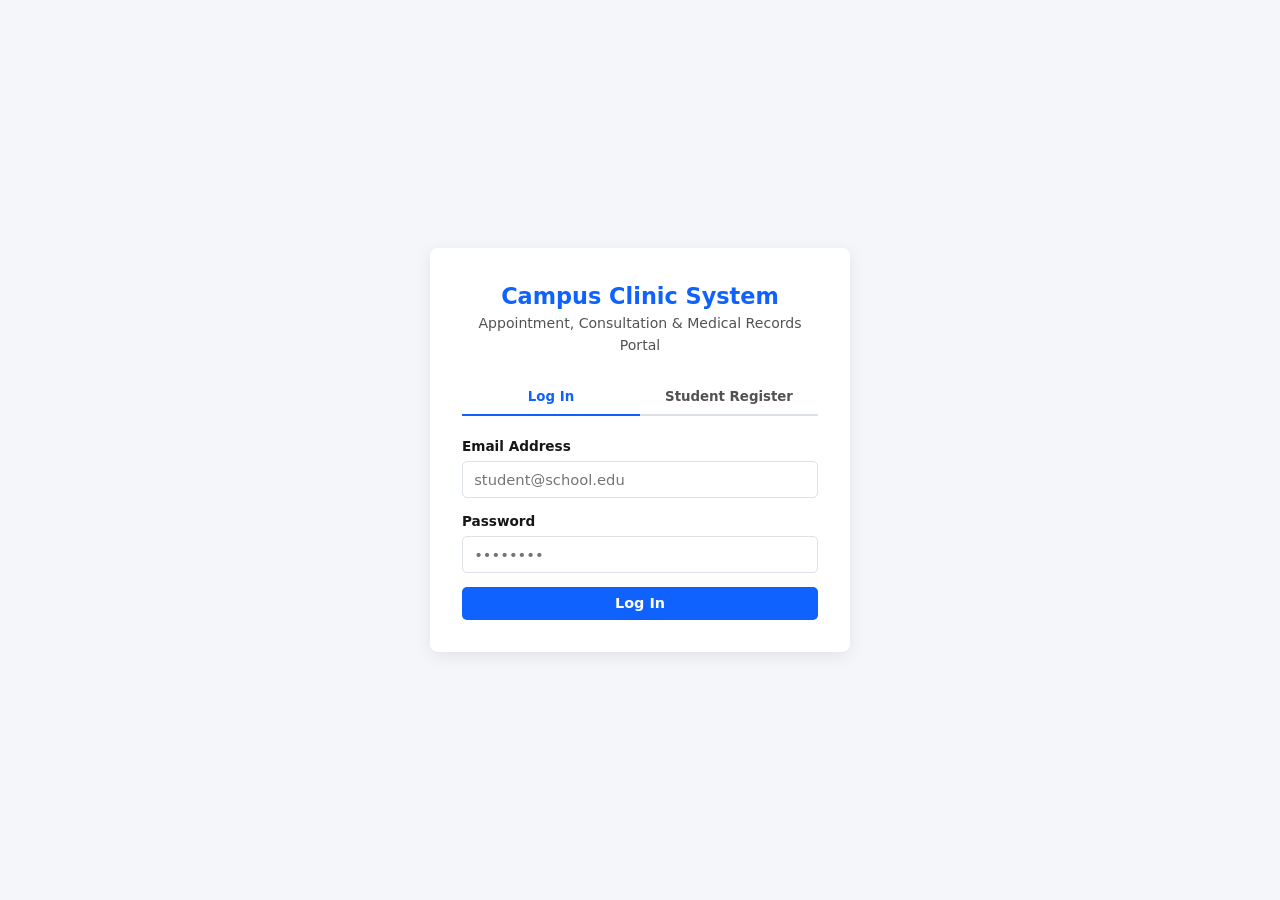
==== frontend/index.html @ eb0ecae6 "frontend ui ay" ====
<!DOCTYPE html>
<html lang="en">
<head>
    <meta charset="UTF-8" />
    <meta name="viewport" content="width=device-width, initial-scale=1.0" />
    <title>Campus Clinic System — Sign In</title>
    <link rel="stylesheet" href="css/styles.css" />
</head>
<body class="auth-body">
    <main class="auth-container">
        <div class="auth-header">
            <h1>Campus Clinic System</h1>
            <p>Appointment, Consultation & Medical Records Portal</p>
        </div>

        <div class="tabs">
            <button id="tab-login" class="tab-btn active" type="button">Log In</button>
            <button id="tab-register" class="tab-btn" type="button">Student Register</button>
        </div>

        <div id="auth-alert" class="alert hidden"></div>

        <!-- Login Form -->
        <form id="login-form" class="card-form">
            <div class="form-group">
                <label for="login-email">Email Address</label>
                <input id="login-email" type="email" required placeholder="student@school.edu" />
            </div>
            <div class="form-group">
                <label for="login-password">Password</label>
                <input id="login-password" type="password" required placeholder="••••••••" />
            </div>
            <button type="submit" class="btn btn-primary full-width">Log In</button>
        </form>

        <!-- Student Registration Form -->
        <form id="register-form" class="card-form hidden">
            <div class="form-group">
                <label for="reg-name">Full Name</label>
                <input id="reg-name" type="text" required placeholder="Juan Dela Cruz" />
            </div>
            <div class="form-group">
                <label for="reg-student-num">Student Number</label>
                <input id="reg-student-num" type="text" required placeholder="2023-00123" />
            </div>
            <div class="form-group">
                <label for="reg-email">Email Address</label>
                <input id="reg-email" type="email" required placeholder="juan@school.edu" />
            </div>
            <div class="form-group">
                <label for="reg-password">Password (min 8 characters)</label>
                <input id="reg-password" type="password" minlength="8" required placeholder="••••••••" />
            </div>
            <button type="submit" class="btn btn-primary full-width">Create Student Account</button>
        </form>
    </main>

    <script type="module" src="js/auth.js"></script>
</body>
</html>
---- frontend/css/styles.css ----
:root {
    --primary: #0f62fe;
    --primary-hover: #0353e9;
    --bg: #f4f6f9;
    --surface: #ffffff;
    --text: #161616;
    --muted: #525252;
    --border: #dce1e7;
    --danger: #da1e28;
    --success: #198038;
    --warning: #b28600;
}

* {
    box-sizing: border-box;
    margin: 0;
    padding: 0;
    font-family: system-ui, -apple-system, sans-serif;
}

body {
    background: var(--bg);
    color: var(--text);
    line-height: 1.5;
}

.hidden {
    display: none !important;
}

.mt-1 {
    margin-top: 1.25rem;
}

.mb-1 {
    margin-bottom: 1rem;
}

.full-width {
    width: 100%;
}

.muted {
    color: var(--muted);
    font-size: 0.9rem;
}

/* Auth Page */
.auth-body {
    display: flex;
    align-items: center;
    justify-content: center;
    min-height: 100vh;
    padding: 1rem;
}

.auth-container {
    background: var(--surface);
    width: 100%;
    max-width: 420px;
    padding: 2rem;
    border-radius: 8px;
    box-shadow: 0 4px 16px rgba(0,0,0,0.08);
}

.auth-header {
    text-align: center;
    margin-bottom: 1.5rem;
}

    .auth-header h1 {
        font-size: 1.4rem;
        color: var(--primary);
    }

    .auth-header p {
        font-size: 0.88rem;
        color: var(--muted);
    }

.tabs {
    display: flex;
    border-bottom: 2px solid var(--border);
    margin-bottom: 1.25rem;
}

.tab-btn {
    flex: 1;
    padding: 0.6rem;
    border: none;
    background: none;
    font-weight: 600;
    cursor: pointer;
    color: var(--muted);
}

    .tab-btn.active {
        color: var(--primary);
        border-bottom: 2px solid var(--primary);
        margin-bottom: -2px;
    }

/* Navigation & Layout */
.topbar {
    background: var(--surface);
    border-bottom: 1px solid var(--border);
    padding: 0.75rem 1.5rem;
    display: flex;
    align-items: center;
    justify-content: space-between;
    flex-wrap: wrap;
    gap: 1rem;
}

.nav-links {
    display: flex;
    gap: 0.5rem;
    flex-wrap: wrap;
}

.nav-btn {
    background: none;
    border: none;
    padding: 0.45rem 0.85rem;
    border-radius: 5px;
    cursor: pointer;
    font-weight: 600;
    color: var(--muted);
}

    .nav-btn.active, .nav-btn:hover {
        background: #e8f1ff;
        color: var(--primary);
    }

.user-meta {
    display: flex;
    align-items: center;
    gap: 0.6rem;
    font-size: 0.9rem;
}

.container {
    max-width: 1280px;
    margin: 1.5rem auto;
    padding: 0 1rem;
}

.grid-2 {
    display: grid;
    grid-template-columns: repeat(auto-fit, minmax(460px, 1fr));
    gap: 1.25rem;
}

.card {
    background: var(--surface);
    border: 1px solid var(--border);
    border-radius: 8px;
    padding: 1.25rem;
}

    .card h2 {
        font-size: 1.15rem;
        margin-bottom: 1rem;
        border-bottom: 1px solid var(--border);
        padding-bottom: 0.5rem;
    }

.divider {
    border: none;
    border-top: 1px solid var(--border);
    margin: 1.25rem 0;
}

/* Forms & Buttons */
.form-group {
    margin-bottom: 0.85rem;
}

    .form-group label {
        display: block;
        font-size: 0.85rem;
        font-weight: 600;
        margin-bottom: 0.3rem;
    }

input, select, textarea {
    width: 100%;
    padding: 0.55rem 0.7rem;
    border: 1px solid var(--border);
    border-radius: 5px;
    font-size: 0.92rem;
}

    input:focus, select:focus, textarea:focus {
        outline: 2px solid #a6c8ff;
        border-color: var(--primary);
    }

.inline-form {
    display: flex;
    gap: 0.5rem;
}

.btn {
    padding: 0.55rem 1rem;
    border: none;
    border-radius: 5px;
    font-weight: 600;
    cursor: pointer;
    font-size: 0.9rem;
}

    .btn:disabled {
        opacity: 0.6;
        cursor: not-allowed;
    }

.btn-primary {
    background: var(--primary);
    color: #fff;
}

    .btn-primary:hover {
        background: var(--primary-hover);
    }

.btn-outline {
    background: transparent;
    border: 1px solid var(--border);
    color: var(--text);
}

.btn-danger {
    background: var(--danger);
    color: #fff;
}

.btn-success {
    background: var(--success);
    color: #fff;
}

.btn-sm {
    padding: 0.3rem 0.6rem;
    font-size: 0.8rem;
}

/* Tables & Badges */
.table-wrap {
    overflow-x: auto;
}

table {
    width: 100%;
    border-collapse: collapse;
    font-size: 0.88rem;
}

th, td {
    text-align: left;
    padding: 0.6rem;
    border-bottom: 1px solid var(--border);
    vertical-align: top;
}

th {
    background: #f8fafc;
    font-weight: 600;
    color: var(--muted);
}

.badge {
    display: inline-block;
    padding: 0.2rem 0.55rem;
    border-radius: 12px;
    font-size: 0.78rem;
    font-weight: 600;
}

.role-badge {
    background: #e8f1ff;
    color: var(--primary);
}

.status-Booked, .status-Pending {
    background: #fff3cd;
    color: #856404;
}

.status-Confirmed, .status-Active {
    background: #d1e7dd;
    color: #0f5132;
}

.status-Completed {
    background: #cfe2ff;
    color: #084298;
}

.status-Cancelled, .status-Inactive {
    background: #f8d7da;
    color: #842029;
}

/* Alerts */
.alert {
    padding: 0.75rem 1rem;
    border-radius: 6px;
    margin-bottom: 1rem;
    font-weight: 500;
    font-size: 0.92rem;
}

.alert-error {
    background: #fde8e8;
    color: var(--danger);
    border: 1px solid #f8b4b4;
}

.alert-success {
    background: #def7ec;
    color: var(--success);
    border: 1px solid #84e1bc;
}

.loading {
    background: #e8f1ff;
    color: var(--primary);
    padding: 0.5rem 1rem;
    border-radius: 6px;
    margin-bottom: 1rem;
    font-weight: 600;
}

.report-box {
    background: #f8fafc;
    padding: 1rem;
    border-radius: 6px;
    border: 1px solid var(--border);
    font-size: 0.9rem;
}
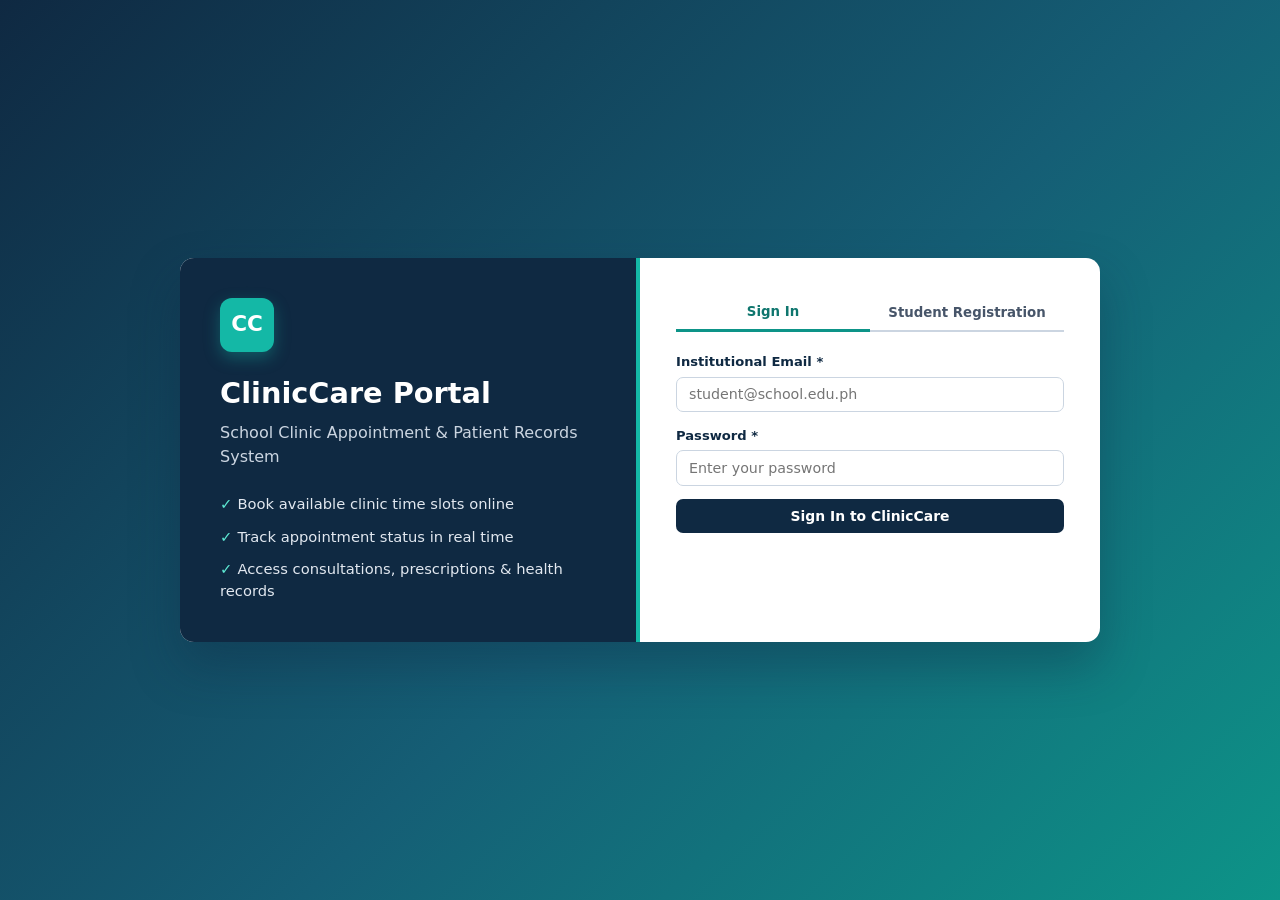
==== commit 9fc1c10b: "frontend code change much better ui and organized roles" ====
--- a/frontend/index.html
+++ b/frontend/index.html
@@ -1,60 +1,66 @@
-<!DOCTYPE html>
+﻿<!DOCTYPE html>
 <html lang="en">
 <head>
-    <meta charset="UTF-8" />
-    <meta name="viewport" content="width=device-width, initial-scale=1.0" />
-    <title>Campus Clinic System — Sign In</title>
-    <link rel="stylesheet" href="css/styles.css" />
+  <meta charset="UTF-8" />
+  <meta name="viewport" content="width=device-width, initial-scale=1.0" />
+  <title>ClinicCare — School Clinic Portal</title>
+  <link rel="stylesheet" href="css/styles.css" />
 </head>
 <body class="auth-body">
-    <main class="auth-container">
-        <div class="auth-header">
-            <h1>Campus Clinic System</h1>
-            <p>Appointment, Consultation & Medical Records Portal</p>
+  <div class="auth-shell">
+    <div class="auth-banner">
+      <div class="crest-badge">CC</div>
+      <h1>ClinicCare Portal</h1>
+      <p>School Clinic Appointment &amp; Patient Records System</p>
+      <ul class="feature-bullets">
+        <li>Book available clinic time slots online</li>
+        <li>Track appointment status in real time</li>
+        <li>Access consultations, prescriptions &amp; health records</li>
+      </ul>
+    </div>
+
+    <div class="auth-card">
+      <div class="tabs">
+        <button id="tab-login" class="tab-btn active" type="button">Sign In</button>
+        <button id="tab-register" class="tab-btn" type="button">Student Registration</button>
+      </div>
+
+      <div id="auth-alert" class="alert hidden"></div>
+
+      <form id="login-form">
+        <div class="form-group">
+          <label for="login-email">Institutional Email *</label>
+          <input id="login-email" type="email" required placeholder="student@school.edu.ph" />
         </div>
+        <div class="form-group">
+          <label for="login-password">Password *</label>
+          <input id="login-password" type="password" required placeholder="Enter your password" />
+        </div>
+        <button id="login-btn" type="submit" class="btn btn-primary full-width">Sign In to ClinicCare</button>
+      </form>
 
-        <div class="tabs">
-            <button id="tab-login" class="tab-btn active" type="button">Log In</button>
-            <button id="tab-register" class="tab-btn" type="button">Student Register</button>
+      <form id="register-form" class="hidden">
+        <div class="form-group">
+          <label for="reg-name">Full Name *</label>
+          <input id="reg-name" type="text" required placeholder="Juan Dela Cruz" />
         </div>
-
-        <div id="auth-alert" class="alert hidden"></div>
-
-        <!-- Login Form -->
-        <form id="login-form" class="card-form">
-            <div class="form-group">
-                <label for="login-email">Email Address</label>
-                <input id="login-email" type="email" required placeholder="student@school.edu" />
-            </div>
-            <div class="form-group">
-                <label for="login-password">Password</label>
-                <input id="login-password" type="password" required placeholder="••••••••" />
-            </div>
-            <button type="submit" class="btn btn-primary full-width">Log In</button>
-        </form>
-
-        <!-- Student Registration Form -->
-        <form id="register-form" class="card-form hidden">
-            <div class="form-group">
-                <label for="reg-name">Full Name</label>
-                <input id="reg-name" type="text" required placeholder="Juan Dela Cruz" />
-            </div>
-            <div class="form-group">
-                <label for="reg-student-num">Student Number</label>
-                <input id="reg-student-num" type="text" required placeholder="2023-00123" />
-            </div>
-            <div class="form-group">
-                <label for="reg-email">Email Address</label>
-                <input id="reg-email" type="email" required placeholder="juan@school.edu" />
-            </div>
-            <div class="form-group">
-                <label for="reg-password">Password (min 8 characters)</label>
-                <input id="reg-password" type="password" minlength="8" required placeholder="••••••••" />
-            </div>
-            <button type="submit" class="btn btn-primary full-width">Create Student Account</button>
-        </form>
-    </main>
-
-    <script type="module" src="js/auth.js"></script>
+        <div class="form-group">
+          <label for="reg-student-number">Student Number *</label>
+          <input id="reg-student-number" type="text" required placeholder="2026-00123" />
+        </div>
+        <div class="form-group">
+          <label for="reg-email">Institutional Email *</label>
+          <input id="reg-email" type="email" required placeholder="juan.delacruz@school.edu.ph" />
+        </div>
+        <div class="form-group">
+          <label for="reg-password">Password (min 8 characters) *</label>
+          <input id="reg-password" type="password" minlength="8" required placeholder="Create a strong password" />
+        </div>
+        <p class="muted mb-1">Public registration creates a Student account with a linked Patient profile.</p>
+        <button id="register-btn" type="submit" class="btn btn-primary full-width">Create Student Account</button>
+      </form>
+    </div>
+  </div>
+  <script type="module" src="js/auth.js"></script>
 </body>
-</html>+</html>
--- a/frontend/css/styles.css
+++ b/frontend/css/styles.css
@@ -1,342 +1,146 @@
-:root {
-    --primary: #0f62fe;
-    --primary-hover: #0353e9;
-    --bg: #f4f6f9;
-    --surface: #ffffff;
-    --text: #161616;
-    --muted: #525252;
-    --border: #dce1e7;
-    --danger: #da1e28;
-    --success: #198038;
-    --warning: #b28600;
+﻿:root {
+  --navy: #0f2942;
+  --navy-soft: #1e3a5f;
+  --teal: #0d9488;
+  --teal-hover: #0f766e;
+  --teal-bright: #14b8a6;
+  --teal-soft: #f0fdfa;
+  --bg: #f1f5f9;
+  --surface: #ffffff;
+  --text: #0f172a;
+  --muted: #475569;
+  --border: #cbd5e1;
+  --danger: #dc2626;
+  --success: #15803d;
 }
 
-* {
-    box-sizing: border-box;
-    margin: 0;
-    padding: 0;
-    font-family: system-ui, -apple-system, sans-serif;
-}
+* { box-sizing: border-box; margin: 0; padding: 0; font-family: 'Segoe UI', system-ui, -apple-system, sans-serif; }
+body { background: var(--bg); color: var(--text); line-height: 1.5; }
+.hidden { display: none !important; }
+.mt-sm { margin-top: 0.65rem; }
+.mt-1 { margin-top: 1.25rem; }
+.mb-1 { margin-bottom: 1rem; }
+.full-width { width: 100%; }
+.muted { color: var(--muted); font-size: 0.87rem; }
 
-body {
-    background: var(--bg);
-    color: var(--text);
-    line-height: 1.5;
-}
+/* Clinical Auth Screen */
+.auth-body { min-height: 100vh; display: flex; align-items: center; justify-content: center; padding: 1.5rem; background: linear-gradient(135deg, #0f2942 0%, #155e75 55%, #0d9488 100%); }
+.auth-shell { display: grid; grid-template-columns: 1fr 1fr; max-width: 920px; width: 100%; background: var(--surface); border-radius: 14px; overflow: hidden; box-shadow: 0 24px 48px rgba(15, 41, 66, 0.35); }
+.auth-banner { background: var(--navy); color: #fff; padding: 2.5rem; display: flex; flex-direction: column; justify-content: center; border-right: 4px solid var(--teal-bright); }
+.crest-badge { width: 54px; height: 54px; border-radius: 12px; background: var(--teal-bright); color: #ffffff; font-weight: 800; font-size: 1.35rem; display: flex; align-items: center; justify-content: center; margin-bottom: 1.25rem; box-shadow: 0 6px 16px rgba(20, 184, 166, 0.35); }
+.auth-banner h1 { font-size: 1.8rem; margin-bottom: 0.4rem; color: #fff; }
+.auth-banner p { color: #cbd5e1; margin-bottom: 1.5rem; }
+.feature-bullets { list-style: none; display: flex; flex-direction: column; gap: 0.65rem; font-size: 0.92rem; color: #e2e8f0; }
+.feature-bullets li::before { content: "✓ "; color: #5eead4; font-weight: 700; }
+.auth-card { padding: 2.25rem; }
+.tabs { display: flex; border-bottom: 2px solid var(--border); margin-bottom: 1.25rem; }
+.tab-btn { flex: 1; padding: 0.65rem; border: none; background: none; font-weight: 700; cursor: pointer; color: var(--muted); }
+.tab-btn.active { color: var(--teal-hover); border-bottom: 3px solid var(--teal); margin-bottom: -2px; }
 
-.hidden {
-    display: none !important;
-}
+/* Top Clinical Header Bar */
+.topbar { height: 62px; background: var(--navy); color: #fff; border-bottom: 3px solid var(--teal-bright); padding: 0 1.5rem; display: flex; align-items: center; justify-content: space-between; position: sticky; top: 0; z-index: 50; }
+.topbar-left { display: flex; align-items: center; gap: 0.75rem; }
+.crest-sm { width: 34px; height: 34px; border-radius: 8px; background: var(--teal-bright); color: #ffffff; font-weight: 800; display: flex; align-items: center; justify-content: center; }
+.topbar-title { display: block; font-size: 1.05rem; line-height: 1.1; }
+.topbar-sub { font-size: 0.75rem; color: #94a3b8; }
+.topbar-right { display: flex; align-items: center; gap: 0.65rem; }
+.user-pill { display: flex; align-items: center; gap: 0.5rem; background: var(--navy-soft); padding: 0.3rem 0.75rem; border-radius: 999px; font-size: 0.85rem; border: 1px solid rgba(255,255,255,0.12); }
 
-.mt-1 {
-    margin-top: 1.25rem;
-}
+/* Workspace Shell */
+.app-shell { display: flex; min-height: calc(100vh - 62px); }
+.sidebar { width: 245px; background: #ffffff; border-right: 1px solid var(--border); padding: 1.25rem 0.85rem; flex-shrink: 0; }
+.sidebar-section-label { font-size: 0.72rem; font-weight: 700; color: var(--muted); letter-spacing: 0.06em; padding: 0 0.75rem 0.65rem; }
+.sidebar-nav { display: flex; flex-direction: column; gap: 0.35rem; }
+.nav-btn { text-align: left; background: transparent; border: none; color: var(--text); padding: 0.7rem 0.85rem; border-radius: 8px; cursor: pointer; font-weight: 600; font-size: 0.9rem; transition: all 0.15s; border-left: 3px solid transparent; }
+.nav-btn:hover { background: #f8fafc; }
+.nav-btn.active { background: var(--teal-soft); color: var(--teal-hover); border-left-color: var(--teal); }
 
-.mb-1 {
-    margin-bottom: 1rem;
-}
+.main-area { flex: 1; padding: 1.5rem 2rem; overflow-x: hidden; }
+.page-header { margin-bottom: 1.25rem; }
+.page-header h1 { font-size: 1.45rem; color: var(--navy); }
 
-.full-width {
-    width: 100%;
-}
+/* KPI Cards */
+.kpi-grid { display: grid; grid-template-columns: repeat(auto-fit, minmax(180px, 1fr)); gap: 1rem; margin-bottom: 1.35rem; }
+.kpi-card { background: var(--surface); border: 1px solid var(--border); border-top: 3px solid var(--teal); border-radius: 10px; padding: 0.95rem 1.15rem; box-shadow: 0 1px 3px rgba(15, 23, 42, 0.04); }
+.kpi-label { font-size: 0.78rem; font-weight: 700; color: var(--muted); text-transform: uppercase; }
+.kpi-value { font-size: 1.6rem; font-weight: 800; margin-top: 0.15rem; color: var(--navy); }
 
-.muted {
-    color: var(--muted);
-    font-size: 0.9rem;
-}
+/* Grids & Cards */
+.grid-2 { display: grid; grid-template-columns: repeat(auto-fit, minmax(420px, 1fr)); gap: 1.25rem; }
+.grid-2-sidebar { display: grid; grid-template-columns: 330px 1fr; gap: 1.25rem; align-items: start; }
+.card { background: var(--surface); border: 1px solid var(--border); border-radius: 10px; padding: 1.25rem; box-shadow: 0 1px 4px rgba(15, 23, 42, 0.04); }
+.card-head { display: flex; justify-content: space-between; align-items: center; gap: 0.75rem; margin-bottom: 1rem; padding-bottom: 0.7rem; border-bottom: 1px solid var(--border); flex-wrap: wrap; }
+.card h2 { font-size: 1.08rem; color: var(--navy); }
+.inline-actions { display: flex; gap: 0.5rem; align-items: center; }
 
-/* Auth Page */
-.auth-body {
-    display: flex;
-    align-items: center;
-    justify-content: center;
-    min-height: 100vh;
-    padding: 1rem;
-}
-
-.auth-container {
-    background: var(--surface);
-    width: 100%;
-    max-width: 420px;
-    padding: 2rem;
-    border-radius: 8px;
-    box-shadow: 0 4px 16px rgba(0,0,0,0.08);
-}
-
-.auth-header {
-    text-align: center;
-    margin-bottom: 1.5rem;
-}
-
-    .auth-header h1 {
-        font-size: 1.4rem;
-        color: var(--primary);
-    }
-
-    .auth-header p {
-        font-size: 0.88rem;
-        color: var(--muted);
-    }
-
-.tabs {
-    display: flex;
-    border-bottom: 2px solid var(--border);
-    margin-bottom: 1.25rem;
-}
-
-.tab-btn {
-    flex: 1;
-    padding: 0.6rem;
-    border: none;
-    background: none;
-    font-weight: 600;
-    cursor: pointer;
-    color: var(--muted);
-}
-
-    .tab-btn.active {
-        color: var(--primary);
-        border-bottom: 2px solid var(--primary);
-        margin-bottom: -2px;
-    }
-
-/* Navigation & Layout */
-.topbar {
-    background: var(--surface);
-    border-bottom: 1px solid var(--border);
-    padding: 0.75rem 1.5rem;
-    display: flex;
-    align-items: center;
-    justify-content: space-between;
-    flex-wrap: wrap;
-    gap: 1rem;
-}
-
-.nav-links {
-    display: flex;
-    gap: 0.5rem;
-    flex-wrap: wrap;
-}
-
-.nav-btn {
-    background: none;
-    border: none;
-    padding: 0.45rem 0.85rem;
-    border-radius: 5px;
-    cursor: pointer;
-    font-weight: 600;
-    color: var(--muted);
-}
-
-    .nav-btn.active, .nav-btn:hover {
-        background: #e8f1ff;
-        color: var(--primary);
-    }
-
-.user-meta {
-    display: flex;
-    align-items: center;
-    gap: 0.6rem;
-    font-size: 0.9rem;
-}
-
-.container {
-    max-width: 1280px;
-    margin: 1.5rem auto;
-    padding: 0 1rem;
-}
-
-.grid-2 {
-    display: grid;
-    grid-template-columns: repeat(auto-fit, minmax(460px, 1fr));
-    gap: 1.25rem;
-}
-
-.card {
-    background: var(--surface);
-    border: 1px solid var(--border);
-    border-radius: 8px;
-    padding: 1.25rem;
-}
-
-    .card h2 {
-        font-size: 1.15rem;
-        margin-bottom: 1rem;
-        border-bottom: 1px solid var(--border);
-        padding-bottom: 0.5rem;
-    }
-
-.divider {
-    border: none;
-    border-top: 1px solid var(--border);
-    margin: 1.25rem 0;
-}
+/* Interactive Time Slot Cards */
+.slot-grid { display: grid; grid-template-columns: repeat(auto-fill, minmax(160px, 1fr)); gap: 0.6rem; max-height: 230px; overflow-y: auto; padding: 0.2rem; }
+.slot-card { border: 1.5px solid var(--border); border-radius: 8px; padding: 0.65rem; cursor: pointer; background: #fff; text-align: left; transition: all 0.15s; }
+.slot-card:hover { border-color: var(--teal); background: var(--teal-soft); }
+.slot-card.selected { border-color: var(--navy); background: var(--navy); color: #fff; }
+.slot-card .slot-date { font-weight: 700; font-size: 0.85rem; display: block; }
+.slot-card .slot-time { font-size: 0.8rem; color: var(--teal-hover); font-weight: 600; }
+.slot-card.selected .slot-time { color: #5eead4; }
+.selected-slot-banner { margin-top: 0.75rem; padding: 0.6rem 0.85rem; border-radius: 8px; background: var(--teal-soft); color: var(--teal-hover); font-weight: 600; font-size: 0.87rem; border: 1px dashed var(--teal); }
+.empty-slot-box { grid-column: 1 / -1; padding: 1rem; border-radius: 8px; background: #eff6ff; border: 1px solid #bfdbfe; color: #1e40af; font-size: 0.86rem; }
+.mini-slot-list { display: flex; flex-direction: column; gap: 0.4rem; max-height: 180px; overflow-y: auto; }
+.mini-slot-item { padding: 0.45rem 0.65rem; background: #f8fafc; border: 1px solid var(--border); border-radius: 6px; font-size: 0.82rem; display: flex; justify-content: space-between; }
 
 /* Forms & Buttons */
-.form-group {
-    margin-bottom: 0.85rem;
-}
-
-    .form-group label {
-        display: block;
-        font-size: 0.85rem;
-        font-weight: 600;
-        margin-bottom: 0.3rem;
-    }
-
-input, select, textarea {
-    width: 100%;
-    padding: 0.55rem 0.7rem;
-    border: 1px solid var(--border);
-    border-radius: 5px;
-    font-size: 0.92rem;
-}
-
-    input:focus, select:focus, textarea:focus {
-        outline: 2px solid #a6c8ff;
-        border-color: var(--primary);
-    }
-
-.inline-form {
-    display: flex;
-    gap: 0.5rem;
-}
-
-.btn {
-    padding: 0.55rem 1rem;
-    border: none;
-    border-radius: 5px;
-    font-weight: 600;
-    cursor: pointer;
-    font-size: 0.9rem;
-}
-
-    .btn:disabled {
-        opacity: 0.6;
-        cursor: not-allowed;
-    }
-
-.btn-primary {
-    background: var(--primary);
-    color: #fff;
-}
-
-    .btn-primary:hover {
-        background: var(--primary-hover);
-    }
-
-.btn-outline {
-    background: transparent;
-    border: 1px solid var(--border);
-    color: var(--text);
-}
-
-.btn-danger {
-    background: var(--danger);
-    color: #fff;
-}
-
-.btn-success {
-    background: var(--success);
-    color: #fff;
-}
-
-.btn-sm {
-    padding: 0.3rem 0.6rem;
-    font-size: 0.8rem;
-}
+.form-group { margin-bottom: 0.85rem; }
+.form-group label { display: block; font-size: 0.82rem; font-weight: 600; margin-bottom: 0.28rem; color: var(--navy); }
+input, select, textarea { width: 100%; padding: 0.55rem 0.75rem; border: 1px solid var(--border); border-radius: 7px; font-size: 0.89rem; background: #fff; }
+input:focus, select:focus, textarea:focus { outline: 2px solid #99f6e4; border-color: var(--teal); }
+.compact-input { width: 195px; padding: 0.4rem 0.65rem; font-size: 0.84rem; }
+.compact-select { width: auto; padding: 0.4rem 0.65rem; font-size: 0.84rem; }
+.inline-form { display: flex; gap: 0.5rem; flex-wrap: wrap; }
+.btn { padding: 0.55rem 1rem; border: none; border-radius: 7px; font-weight: 600; cursor: pointer; font-size: 0.87rem; transition: all 0.15s; }
+.btn:disabled { opacity: 0.5; cursor: not-allowed; }
+.btn-primary { background: var(--navy); color: #fff; }
+.btn-primary:hover:not(:disabled) { background: var(--navy-soft); }
+.btn-gold { background: var(--teal); color: #ffffff; font-weight: 700; }
+.btn-gold:hover { background: var(--teal-hover); }
+.btn-outline { background: #fff; border: 1px solid var(--border); color: var(--text); }
+.btn-outline:hover { background: #f8fafc; }
+.btn-outline-light { background: transparent; border: 1px solid rgba(255,255,255,0.35); color: #fff; }
+.btn-outline-light:hover { background: var(--navy-soft); }
+.btn-danger { background: var(--danger); color: #fff; }
+.btn-success { background: var(--success); color: #fff; }
+.btn-sm { padding: 0.32rem 0.62rem; font-size: 0.79rem; }
 
 /* Tables & Badges */
-.table-wrap {
-    overflow-x: auto;
+.table-wrap { overflow-x: auto; }
+table { width: 100%; border-collapse: collapse; font-size: 0.87rem; }
+th, td { text-align: left; padding: 0.68rem 0.6rem; border-bottom: 1px solid var(--border); vertical-align: middle; }
+th { background: #f8fafc; font-weight: 700; color: var(--muted); font-size: 0.78rem; text-transform: uppercase; }
+tbody tr:hover { background: #f8fafc; }
+.badge { display: inline-block; padding: 0.2rem 0.58rem; border-radius: 999px; font-size: 0.75rem; font-weight: 700; }
+.role-badge { background: var(--teal-bright); color: #ffffff; }
+.status-Booked, .status-Pending { background: #fef3c7; color: #92400e; }
+.status-Confirmed, .status-Active { background: #dcfce7; color: #166534; }
+.status-Completed { background: #dbeafe; color: #1e40af; }
+.status-Cancelled, .status-Inactive { background: #fee2e2; color: #991b1b; }
+
+.profile-grid { display: grid; grid-template-columns: repeat(auto-fit, minmax(180px, 1fr)); gap: 0.75rem; }
+.profile-item { background: #f8fafc; padding: 0.65rem 0.85rem; border-radius: 8px; border: 1px solid var(--border); }
+
+/* Modals & Toasts */
+.modal-backdrop { position: fixed; inset: 0; background: rgba(15, 23, 42, 0.6); display: flex; align-items: center; justify-content: center; z-index: 1000; padding: 1rem; }
+.modal-card { background: #fff; width: 100%; max-width: 490px; border-radius: 12px; padding: 1.4rem; border-top: 4px solid var(--teal); box-shadow: 0 20px 40px rgba(15, 23, 42, 0.25); }
+.modal-head { display: flex; justify-content: space-between; align-items: center; margin-bottom: 1rem; padding-bottom: 0.6rem; border-bottom: 1px solid var(--border); }
+.close-btn { background: none; border: none; font-size: 1.5rem; cursor: pointer; color: var(--muted); }
+.toast-container { position: fixed; bottom: 1.25rem; right: 1.25rem; display: flex; flex-direction: column; gap: 0.5rem; z-index: 1100; }
+.toast { padding: 0.78rem 1.1rem; border-radius: 8px; color: #fff; font-weight: 600; font-size: 0.87rem; box-shadow: 0 8px 20px rgba(15, 23, 42, 0.2); }
+.toast-success { background: #15803d; }
+.toast-error { background: #b91c1c; }
+
+.alert { padding: 0.75rem 1rem; border-radius: 8px; margin-bottom: 1rem; font-weight: 500; font-size: 0.89rem; }
+.alert-error { background: #fee2e2; color: var(--danger); border: 1px solid #fecaca; }
+.alert-success { background: #dcfce7; color: var(--success); border: 1px solid #bbf7d0; }
+.report-box { background: #f8fafc; padding: 1rem; border-radius: 8px; border: 1px solid var(--border); font-size: 0.89rem; }
+
+@media (max-width: 860px) {
+  .auth-shell, .grid-2-sidebar, .grid-2 { grid-template-columns: 1fr; }
+  .app-shell { flex-direction: column; }
+  .sidebar { width: 100%; border-right: none; border-bottom: 1px solid var(--border); }
 }
-
-table {
-    width: 100%;
-    border-collapse: collapse;
-    font-size: 0.88rem;
-}
-
-th, td {
-    text-align: left;
-    padding: 0.6rem;
-    border-bottom: 1px solid var(--border);
-    vertical-align: top;
-}
-
-th {
-    background: #f8fafc;
-    font-weight: 600;
-    color: var(--muted);
-}
-
-.badge {
-    display: inline-block;
-    padding: 0.2rem 0.55rem;
-    border-radius: 12px;
-    font-size: 0.78rem;
-    font-weight: 600;
-}
-
-.role-badge {
-    background: #e8f1ff;
-    color: var(--primary);
-}
-
-.status-Booked, .status-Pending {
-    background: #fff3cd;
-    color: #856404;
-}
-
-.status-Confirmed, .status-Active {
-    background: #d1e7dd;
-    color: #0f5132;
-}
-
-.status-Completed {
-    background: #cfe2ff;
-    color: #084298;
-}
-
-.status-Cancelled, .status-Inactive {
-    background: #f8d7da;
-    color: #842029;
-}
-
-/* Alerts */
-.alert {
-    padding: 0.75rem 1rem;
-    border-radius: 6px;
-    margin-bottom: 1rem;
-    font-weight: 500;
-    font-size: 0.92rem;
-}
-
-.alert-error {
-    background: #fde8e8;
-    color: var(--danger);
-    border: 1px solid #f8b4b4;
-}
-
-.alert-success {
-    background: #def7ec;
-    color: var(--success);
-    border: 1px solid #84e1bc;
-}
-
-.loading {
-    background: #e8f1ff;
-    color: var(--primary);
-    padding: 0.5rem 1rem;
-    border-radius: 6px;
-    margin-bottom: 1rem;
-    font-weight: 600;
-}
-
-.report-box {
-    background: #f8fafc;
-    padding: 1rem;
-    border-radius: 6px;
-    border: 1px solid var(--border);
-    font-size: 0.9rem;
-}
